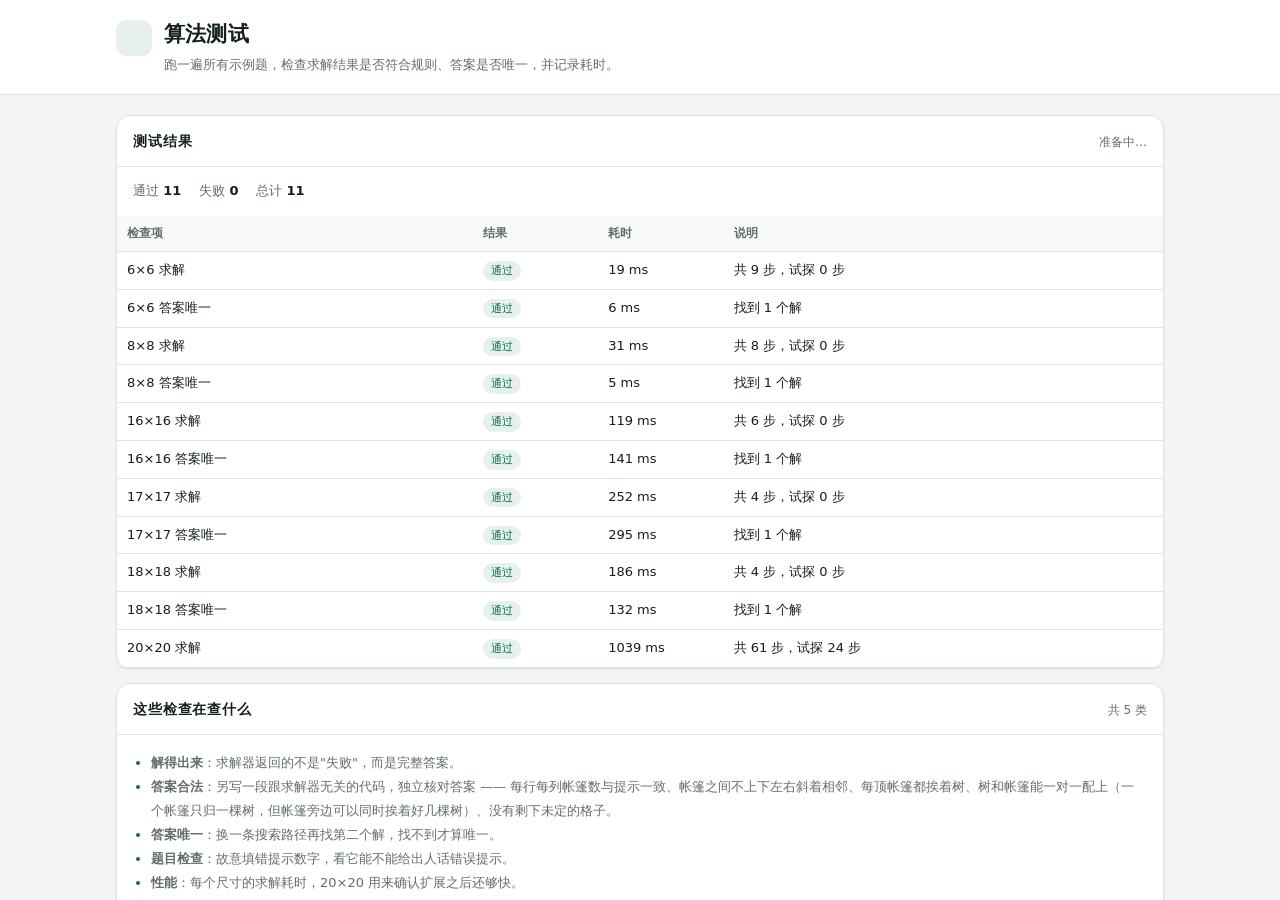
==== 算法测试.html @ eb864356 "初版：树与帐篷求解器（4x4-20x20，缺失数字模式、棋盘代码、本地截图识别）" ====
<!DOCTYPE html>
<html lang="zh-CN">

<head>
    <meta charset="UTF-8">
    <meta name="viewport" content="width=device-width, initial-scale=1">
    <title>树与帐篷 · 算法测试</title>
    <link rel="icon"
        href="data:image/svg+xml,%3Csvg xmlns='http://www.w3.org/2000/svg' viewBox='0 0 32 32'%3E%3Crect width='32' height='32' rx='9' fill='%230d6b58'/%3E%3Cpath d='M8 24 L13 12 L18 24 Z' fill='%23ffffff'/%3E%3Cpath d='M19 24 L23.5 15 L28 24 Z' fill='%23f0c27b'/%3E%3C/svg%3E">
    <link rel="stylesheet" href="css/style.css">
    <style>
        .test-table {
            width: 100%;
            border-collapse: collapse;
            font-size: 13px;
        }

        .test-table th,
        .test-table td {
            padding: 8px 10px;
            border-bottom: 1px solid var(--line);
            text-align: left;
            vertical-align: top;
        }

        .test-table th {
            font-weight: 600;
            font-size: 12px;
            color: var(--muted);
            background: #f8faf9;
        }

        .test-table td.num {
            font-variant-numeric: tabular-nums;
            white-space: nowrap;
        }

        .badge {
            display: inline-block;
            padding: 1px 8px;
            border-radius: 999px;
            font-size: 11px;
            white-space: nowrap;
        }

        .badge.pass {
            background: var(--accent-soft);
            color: var(--accent);
        }

        .badge.fail {
            background: var(--danger-soft);
            color: var(--danger);
        }

        .badge.wait {
            background: #f1f3f2;
            color: var(--muted);
        }

        .summary {
            display: flex;
            flex-wrap: wrap;
            gap: 8px 18px;
            padding: 14px 16px;
            font-size: 13px;
            color: var(--muted);
        }

        .summary strong {
            color: var(--ink);
            font-variant-numeric: tabular-nums;
        }

        .scroll {
            overflow-x: auto;
        }
    </style>
</head>

<body>
    <header class="page-head">
        <div class="wrap head-inner">
            <div class="brand">
                <span class="brand-mark">
                    <svg viewBox="0 0 24 24" width="20" height="20" aria-hidden="true">
                        <use href="#i-tree" xlink:href="#i-tree" style="color:#0d6b58" />
                    </svg>
                </span>
                <div>
                    <h1>算法测试</h1>
                    <p>跑一遍所有示例题，检查求解结果是否符合规则、答案是否唯一，并记录耗时。</p>
                </div>
            </div>
        </div>
    </header>

    <main class="wrap" style="padding-top:20px">
        <section class="panel">
            <div class="panel-title">
                <h2>测试结果</h2>
                <span class="hint" id="status">准备中…</span>
            </div>
            <div class="summary">
                <span>通过 <strong id="passCount">0</strong></span>
                <span>失败 <strong id="failCount">0</strong></span>
                <span>总计 <strong id="totalCount">0</strong></span>
            </div>
            <div class="scroll">
                <table class="test-table">
                    <thead>
                        <tr>
                            <th style="width:34%">检查项</th>
                            <th style="width:12%">结果</th>
                            <th style="width:12%">耗时</th>
                            <th>说明</th>
                        </tr>
                    </thead>
                    <tbody id="rows"></tbody>
                </table>
            </div>
        </section>

        <section class="panel help" style="margin-top:14px">
            <div class="panel-title">
                <h2>这些检查在查什么</h2>
                <span class="hint">共 5 类</span>
            </div>
            <div class="help-body">
                <ul>
                    <li><b>解得出来</b>：求解器返回的不是"失败"，而是完整答案。</li>
                    <li><b>答案合法</b>：另写一段跟求解器无关的代码，独立核对答案 —— 每行每列帐篷数与提示一致、帐篷之间不上下左右斜着相邻、每顶帐篷都挨着树、树和帐篷能一对一配上（一个帐篷只归一棵树，但帐篷旁边可以同时挨着好几棵树）、没有剩下未定的格子。</li>
                    <li><b>答案唯一</b>：换一条搜索路径再找第二个解，找不到才算唯一。</li>
                    <li><b>题目检查</b>：故意填错提示数字，看它能不能给出人话错误提示。</li>
                    <li><b>性能</b>：每个尺寸的求解耗时，20×20 用来确认扩展之后还够快。</li>
                </ul>
            </div>
        </section>
    </main>

    <script src="js/core.js"></script>
    <script src="js/rules.js"></script>
    <script src="js/demos.js"></script>
    <script src="js/solver.js"></script>
    <script src="js/backtrack.js"></script>
    <script>
        (function () {
            'use strict';

            var CELL = TT.CELL;
            var rowsEl = document.getElementById('rows');
            var passEl = document.getElementById('passCount');
            var failEl = document.getElementById('failCount');
            var totalEl = document.getElementById('totalCount');
            var statusEl = document.getElementById('status');

            var pass = 0;
            var fail = 0;
            var total = 0;

            /* 往表格里加一行，返回这一行的"结果"单元格，方便后面更新 */
            function addRow(name, detail) {
                var tr = document.createElement('tr');

                var tdName = document.createElement('td');
                tdName.textContent = name;

                var tdResult = document.createElement('td');
                var badge = document.createElement('span');
                badge.className = 'badge wait';
                badge.textContent = '进行中';
                tdResult.appendChild(badge);

                var tdTime = document.createElement('td');
                tdTime.className = 'num';

                var tdDetail = document.createElement('td');
                tdDetail.textContent = detail || '';

                tr.appendChild(tdName);
                tr.appendChild(tdResult);
                tr.appendChild(tdTime);
                tr.appendChild(tdDetail);
                rowsEl.appendChild(tr);

                return { badge: badge, time: tdTime, detail: tdDetail };
            }

            function settle(row, ok, ms, detail) {
                total++;
                if (ok) { pass++; } else { fail++; }

                row.badge.className = 'badge ' + (ok ? 'pass' : 'fail');
                row.badge.textContent = ok ? '通过' : '失败';
                row.time.textContent = ms == null ? '—' : ms + ' ms';
                if (detail) {
                    row.detail.textContent = detail;
                }

                passEl.textContent = String(pass);
                failEl.textContent = String(fail);
                totalEl.textContent = String(total);
            }

            /* ------------------------------------------------------------------
             * 独立核对：这段代码不看求解器的任何中间结果，只看最终棋盘
             * ------------------------------------------------------------------ */

            function verify(TT_, puzzle, cells) {
                var problems = [];
                var rows = puzzle.rows;
                var cols = puzzle.cols;

                // 1. 不能有未定的格子
                for (var r = 0; r < rows; r++) {
                    for (var c = 0; c < cols; c++) {
                        if (cells[r][c] === CELL.UNKNOWN) {
                            problems.push('第 ' + (r + 1) + ' 行第 ' + (c + 1) + ' 列还没确定');
                        }
                    }
                }

                // 2. 每行每列的帐篷数量要和提示一致
                for (var r2 = 0; r2 < rows; r2++) {
                    var rowTents = 0;
                    for (var c2 = 0; c2 < cols; c2++) {
                        if (cells[r2][c2] === CELL.TENT) { rowTents++; }
                    }
                    if (rowTents !== puzzle.rowHints[r2]) {
                        problems.push('第 ' + (r2 + 1) + ' 行有 ' + rowTents + ' 个帐篷，提示是 ' + puzzle.rowHints[r2]);
                    }
                }
                for (var c3 = 0; c3 < cols; c3++) {
                    var colTents = 0;
                    for (var r3 = 0; r3 < rows; r3++) {
                        if (cells[r3][c3] === CELL.TENT) { colTents++; }
                    }
                    if (colTents !== puzzle.colHints[c3]) {
                        problems.push('第 ' + (c3 + 1) + ' 列有 ' + colTents + ' 个帐篷，提示是 ' + puzzle.colHints[c3]);
                    }
                }

                // 3. 帐篷之间不能相邻；每个帐篷至少要挨着一棵树
                var dirs4 = [[-1, 0], [1, 0], [0, -1], [0, 1]];
                var dirs8 = [[-1, -1], [-1, 0], [-1, 1], [0, -1], [0, 1], [1, -1], [1, 0], [1, 1]];
                for (var r5 = 0; r5 < rows; r5++) {
                    for (var c5 = 0; c5 < cols; c5++) {
                        if (cells[r5][c5] !== CELL.TENT) { continue; }

                        var trees = 0;
                        for (var d2 = 0; d2 < 4; d2++) {
                            var rr2 = r5 + dirs4[d2][0];
                            var cc2 = c5 + dirs4[d2][1];
                            if (rr2 >= 0 && rr2 < rows && cc2 >= 0 && cc2 < cols && cells[rr2][cc2] === CELL.TREE) {
                                trees++;
                            }
                        }
                        if (trees === 0) {
                            problems.push('第 ' + (r5 + 1) + ' 行第 ' + (c5 + 1) + ' 列的帐篷没挨着任何树');
                        }

                        for (var d3 = 0; d3 < 8; d3++) {
                            var rr3 = r5 + dirs8[d3][0];
                            var cc3 = c5 + dirs8[d3][1];
                            if (rr3 >= 0 && rr3 < rows && cc3 >= 0 && cc3 < cols && cells[rr3][cc3] === CELL.TENT) {
                                problems.push('第 ' + (r5 + 1) + ' 行第 ' + (c5 + 1) + ' 列的帐篷挨着另一个帐篷');
                            }
                        }
                    }
                }

                // 4. 树和帐篷必须能"一对一配对"
                //    —— 每棵树配一顶帐篷，每顶帐篷只属于一棵树；
                //       但一顶帐篷旁边可以同时挨着好几棵树（那是别人的树）。
                //    所以这里不做"数了几顶帐篷"的局部判断，而是老老实实做一次配对。
                var treePos = [];
                for (var r6 = 0; r6 < rows; r6++) {
                    for (var c6 = 0; c6 < cols; c6++) {
                        if (cells[r6][c6] === CELL.TREE) { treePos.push([r6, c6]); }
                    }
                }

                var tentPos = [];
                var tentId = {};
                for (var r7 = 0; r7 < rows; r7++) {
                    for (var c7 = 0; c7 < cols; c7++) {
                        if (cells[r7][c7] === CELL.TENT) {
                            tentId[r7 + ',' + c7] = tentPos.length;
                            tentPos.push([r7, c7]);
                        }
                    }
                }

                var options = [];
                for (var t = 0; t < treePos.length; t++) {
                    var list = [];
                    for (var d4 = 0; d4 < 4; d4++) {
                        var key = (treePos[t][0] + dirs4[d4][0]) + ',' + (treePos[t][1] + dirs4[d4][1]);
                        if (tentId[key] !== undefined) { list.push(tentId[key]); }
                    }
                    options.push(list);
                }

                var takenBy = [];
                for (var k = 0; k < tentPos.length; k++) { takenBy.push(-1); }

                function pairUp(index) {
                    if (index >= treePos.length) { return true; }
                    var list2 = options[index];
                    for (var i = 0; i < list2.length; i++) {
                        var tent = list2[i];
                        if (takenBy[tent] >= 0) { continue; }
                        takenBy[tent] = index;
                        if (pairUp(index + 1)) { return true; }
                        takenBy[tent] = -1;
                    }
                    return false;
                }

                if (treePos.length !== tentPos.length) {
                    problems.push('树 ' + treePos.length + ' 棵，帐篷 ' + tentPos.length + ' 个，数量不相等');
                } else if (!pairUp(0)) {
                    problems.push('树和帐篷配不成一对一（有树抢不到属于自己的帐篷）');
                }

                return problems;
            }

            /* 从示例数据造题目对象 */
            function puzzleFromDemo(demo) {
                var trees = [];
                for (var r = 0; r < demo.rows; r++) {
                    var line = [];
                    for (var c = 0; c < demo.cols; c++) {
                        line.push(demo.trees[r].charAt(c) === 'T');
                    }
                    trees.push(line);
                }
                return {
                    rows: demo.rows,
                    cols: demo.cols,
                    trees: trees,
                    rowHints: demo.rowHints.slice(),
                    colHints: demo.colHints.slice()
                };
            }

            /* ------------------------------------------------------------------
             * 测试用例排队执行：每题拆成"求解"和"唯一性"两行，
             * 中间用 setTimeout 让浏览器有机会刷新界面
             * ------------------------------------------------------------------ */

            var queue = [];

            TT.DEMOS.forEach(function (demo) {
                queue.push(function (next) {
                    var puzzle = puzzleFromDemo(demo);
                    var row = addRow(demo.name + ' 求解', demo.level + '难度');

                    var t0 = performance.now();
                    var result = TT.solve(puzzle, { maxNodes: 30000, timeLimit: 3000 });
                    var ms = Math.round(performance.now() - t0);

                    if (result.status !== 'solved') {
                        settle(row, false, ms, result.message || ('返回状态：' + result.status));
                        next();
                        return;
                    }

                    var last = result.steps[result.steps.length - 1];
                    var problems = verify(TT, puzzle, last.cells);

                    settle(row, problems.length === 0, ms,
                        problems.length === 0
                            ? '共 ' + result.steps.length + ' 步，试探 ' + result.stats.guesses + ' 步'
                            : problems.slice(0, 3).join('；'));
                    next();
                });

                queue.push(function (next) {
                    var puzzle = puzzleFromDemo(demo);
                    var row = addRow(demo.name + ' 答案唯一', '找第二个解，找不到才算唯一');

                    var t0 = performance.now();
                    var counted = TT.countSolutions(TT.createState(puzzle), 2, {
                        maxNodes: 300000,
                        timeLimit: 6000
                    });
                    var ms = Math.round(performance.now() - t0);

                    if (counted.timeout) {
                        settle(row, false, ms, '搜索超时，没能判断出是否唯一');
                    } else {
                        settle(row, counted.count === 1, ms, '找到 ' + counted.count + ' 个解');
                    }
                    next();
                });
            });

            // ---- 故意填错的题目：必须给出人话提示 ----
            queue.push(function (next) {
                var row = addRow('错误题目：行列提示合计不等', '左边合计 3，上面合计 2');

                var puzzle = {
                    rows: 4, cols: 4,
                    trees: [[true, false, false, false], [false, false, false, false],
                    [false, false, false, false], [false, false, false, false]],
                    rowHints: [1, 1, 1, 0],
                    colHints: [1, 1, 0, 0]
                };

                var message = TT.checkPuzzle(puzzle);
                settle(row, !!message, 0, message || '没有报错');
                next();
            });

            queue.push(function (next) {
                var row = addRow('错误题目：树比帐篷多', '1 棵树，提示合计 0');

                var puzzle = {
                    rows: 4, cols: 4,
                    trees: [[true, false, false, false], [false, false, false, false],
                    [false, false, false, false], [false, false, false, false]],
                    rowHints: [0, 0, 0, 0],
                    colHints: [0, 0, 0, 0]
                };

                var message = TT.checkPuzzle(puzzle);
                settle(row, !!message, 0, message || '没有报错');
                next();
            });

            queue.push(function (next) {
                var row = addRow('无解题目能被识别', '一棵树四周被提示堵死');

                var puzzle = {
                    rows: 4, cols: 4,
                    trees: [[false, true, false, false], [false, false, false, false],
                    [false, false, false, false], [false, false, false, false]],
                    rowHints: [0, 0, 0, 0],
                    colHints: [1, 0, 0, 0]
                };

                var t0 = performance.now();
                var result = TT.solve(puzzle, { maxNodes: 20000, timeLimit: 2000 });
                var ms = Math.round(performance.now() - t0);
                settle(row, result.status !== 'solved', ms,
                    (result.message || result.status) + '（这一步提示合计是 1，树只有 1 棵，但树的候选格都被 0 提示堵住了）');
                next();
            });

            function runNext() {
                if (queue.length === 0) {
                    statusEl.textContent = pass + ' 项通过，' + fail + ' 项失败';
                    return;
                }
                var job = queue.shift();
                setTimeout(function () {
                    job(runNext);
                }, 30);
            }

            window.addEventListener('load', runNext);

        })();
    </script>
</body>

</html>
---- css/style.css ----
/* ==========================================================================
 * style.css —— 界面样式
 *
 * 分四段：
 *   1. 基础变量与重置        7 个颜色变量 + 字体
 *   2. 页面骨架（头部/卡片）
 *   3. 棋盘
 *   4. 步骤面板与说明
 * 窄屏（手机）从第一行开始就是按 375px 设计的，宽屏在文件末尾用
 * @media (min-width: 900px) 追加。
 * ========================================================================== */

/* ---------------------------------------------------------------- 1. 变量 */
:root {
    --bg: #f3f5f4;
    --panel: #ffffff;
    --ink: #14201b;
    --muted: #626f69;
    --line: #dde4df;
    --line-strong: #bcc8c1;
    --accent: #0d6b58;
    --accent-soft: #e6f1ed;
    --tent: #b5711f;
    --tent-soft: #fbf0dc;
    --grass: #eef3ef;
    --danger: #a9392c;
    --danger-soft: #fbecea;

    --radius: 14px;
    --shadow: 0 1px 2px rgba(20, 32, 27, 0.06);
}

* {
    box-sizing: border-box;
}

html {
    -webkit-text-size-adjust: 100%;
}

body {
    margin: 0;
    background: var(--bg);
    color: var(--ink);
    font-family: "PingFang SC", "HarmonyOS Sans SC", "Microsoft YaHei UI",
        "Microsoft YaHei", "Source Han Sans SC", system-ui, -apple-system, sans-serif;
    font-size: 15px;
    line-height: 1.6;
    -webkit-font-smoothing: antialiased;
}

h1,
h2,
h3,
p,
ul,
ol {
    margin: 0;
}

button {
    font: inherit;
    color: inherit;
}

/* ------------------------------------------------------------ 2. 页面骨架 */

.wrap {
    width: 100%;
    max-width: 1080px;
    margin: 0 auto;
    padding: 0 16px;
}

.page-head {
    border-bottom: 1px solid var(--line);
    background: var(--panel);
}

.head-inner {
    display: flex;
    flex-wrap: wrap;
    align-items: flex-start;
    justify-content: space-between;
    gap: 12px;
    padding-top: 18px;
    padding-bottom: 18px;
}

.brand {
    display: flex;
    gap: 12px;
    align-items: flex-start;
    min-width: 0;
}

.brand-mark {
    flex: none;
    display: grid;
    place-items: center;
    width: 36px;
    height: 36px;
    margin-top: 2px;
    border-radius: 10px;
    background: var(--accent-soft);
}

.brand h1 {
    font-size: 21px;
    font-weight: 600;
    letter-spacing: 0.01em;
}

.brand p {
    margin-top: 2px;
    max-width: 46em;
    color: var(--muted);
    font-size: 13px;
    line-height: 1.7;
}

main {
    padding-top: 20px;
    padding-bottom: 40px;
}

.panel {
    background: var(--panel);
    border: 1px solid var(--line);
    border-radius: var(--radius);
    box-shadow: var(--shadow);
}

.panel-title {
    display: flex;
    align-items: baseline;
    justify-content: space-between;
    gap: 10px;
    padding: 14px 16px;
    border-bottom: 1px solid var(--line);
}

.panel-title h2 {
    font-size: 14px;
    font-weight: 600;
    letter-spacing: 0.06em;
}

.panel-title .hint {
    color: var(--muted);
    font-size: 12px;
}

/* ---- 工具栏 ---- */

.toolbar {
    padding: 14px 16px;
    margin-bottom: 14px;
}

.toolbar-row {
    display: flex;
    flex-wrap: wrap;
    align-items: center;
    gap: 10px 14px;
}

.field {
    display: inline-flex;
    align-items: center;
    gap: 6px;
    font-size: 13px;
    color: var(--muted);
}

.field input {
    width: 62px;
    padding: 6px 8px;
    text-align: center;
    font-variant-numeric: tabular-nums;
    font-size: 15px;
    color: var(--ink);
    background: #fff;
    border: 1px solid var(--line-strong);
    border-radius: 8px;
}

.field input:focus-visible,
.hint-input:focus-visible {
    outline: 2px solid var(--accent);
    outline-offset: 1px;
}

.btn {
    padding: 7px 14px;
    font-size: 14px;
    border-radius: 9px;
    border: 1px solid var(--line-strong);
    background: #fff;
    cursor: pointer;
    transition: background-color 0.15s, border-color 0.15s, color 0.15s;
}

.btn:hover {
    border-color: var(--accent);
    color: var(--accent);
}

.btn:active {
    transform: translateY(1px);
}

.btn:disabled {
    opacity: 0.45;
    cursor: not-allowed;
    border-color: var(--line-strong);
    color: var(--muted);
}

.btn-primary {
    background: var(--accent);
    border-color: var(--accent);
    color: #fff;
    font-weight: 500;
}

.btn-primary:hover {
    background: #0b5b4b;
    border-color: #0b5b4b;
    color: #fff;
}

.btn-primary:disabled {
    background: #9db8b1;
    border-color: #9db8b1;
    color: #fff;
}

.btn-ghost {
    background: transparent;
    border-color: transparent;
    color: var(--muted);
}

.btn-ghost:hover {
    color: var(--accent);
}

.toolbar-sep {
    width: 1px;
    height: 22px;
    background: var(--line);
}

.demo-group {
    display: flex;
    flex-wrap: wrap;
    align-items: center;
    gap: 6px;
}

.demo-group .label {
    font-size: 12px;
    color: var(--muted);
}

.demo-btn {
    padding: 5px 10px;
    font-size: 13px;
    border-radius: 8px;
    border: 1px solid var(--line);
    background: #fff;
    cursor: pointer;
    font-variant-numeric: tabular-nums;
}

.demo-btn:hover {
    border-color: var(--accent);
    color: var(--accent);
    background: var(--accent-soft);
}

/* ---- 开关（缺失数字模式） ---- */

.switch-field {
    display: inline-flex;
    align-items: center;
    gap: 8px;
    font-size: 13px;
    color: var(--muted);
    cursor: pointer;
    user-select: none;
}

.switch-field input {
    position: absolute;
    width: 0;
    height: 0;
    opacity: 0;
}

.switch-track {
    position: relative;
    flex: none;
    width: 38px;
    height: 22px;
    border-radius: 999px;
    background: var(--line-strong);
    transition: background-color 0.15s;
}

.switch-knob {
    position: absolute;
    top: 3px;
    left: 3px;
    width: 16px;
    height: 16px;
    border-radius: 50%;
    background: #fff;
    box-shadow: 0 1px 2px rgba(20, 32, 27, 0.25);
    transition: transform 0.15s;
}

.switch-field input:checked + .switch-track {
    background: var(--accent);
}

.switch-field input:checked + .switch-track .switch-knob {
    transform: translateX(16px);
}

.switch-field input:focus-visible + .switch-track {
    outline: 2px solid var(--accent);
    outline-offset: 1px;
}

.switch-label {
    color: var(--ink);
}

/* ---- 棋盘代码 ---- */

.code-panel {
    margin-top: 14px;
    padding: 0 0 16px;
}

.code-body {
    display: grid;
    gap: 10px;
    padding: 14px 16px 0;
}

.code-box {
    width: 100%;
    min-height: 64px;
    resize: vertical;
    padding: 10px 12px;
    border: 1px solid var(--line-strong);
    border-radius: 10px;
    background: #fafcfb;
    color: var(--ink);
    font-family: ui-monospace, "Cascadia Code", Consolas, "Microsoft YaHei", monospace;
    font-size: 12px;
    line-height: 1.6;
}

.code-box:focus-visible {
    outline: 2px solid var(--accent);
    outline-offset: 1px;
}

.code-actions {
    display: flex;
    flex-wrap: wrap;
    gap: 8px;
}

/* ---- 截图识别 ---- */

.shot-panel {
    margin-top: 14px;
    padding: 0 0 16px;
}

.shot-body {
    display: grid;
    gap: 10px;
    padding: 14px 16px 0;
}

.shot-actions {
    display: flex;
    flex-wrap: wrap;
    gap: 8px;
}

.shot-preview {
    max-width: 100%;
    max-height: 220px;
    border: 1px solid var(--line-strong);
    border-radius: 10px;
    object-fit: contain;
    background: #fafcfb;
}

.shot-status {
    font-size: 13px;
    color: var(--muted);
    line-height: 1.6;
}

/* ---- 主体两栏 ---- */

.workspace {
    display: grid;
    gap: 14px;
    align-items: start;
}

/* ------------------------------------------------------------ 3. 棋盘 */

.board-panel {
    padding: 0 0 14px;
}

.board-scroll {
    padding: 14px 14px 0;
    overflow-x: auto;
}

.board {
    display: grid;
    gap: 1px;
    width: 100%;
    max-width: 540px;
    margin: 0 auto;
    background: var(--line);
    border: 1px solid var(--line-strong);
    border-radius: 10px;
    overflow: hidden;
}

/* 左上角那一格 */
.corner {
    background: #eef2ef;
}

/* 提示数字格 */
.hint-cell {
    display: grid;
    place-items: center;
    min-width: 0;
    overflow: hidden;
    background: #f7faf8;
}

.hint-input {
    width: 100%;
    min-width: 0;
    height: 100%;
    padding: 0;
    border: 0;
    background: transparent;
    text-align: center;
    font-family: inherit;
    font-size: clamp(9px, 1.05vw, 14px);
    font-variant-numeric: tabular-nums;
    color: var(--ink);
    -moz-appearance: textfield;
}

.hint-input::-webkit-outer-spin-button,
.hint-input::-webkit-inner-spin-button {
    -webkit-appearance: none;
    margin: 0;
}

.hint-cell.is-over {
    background: var(--danger-soft);
}

.hint-cell.is-over .hint-input {
    color: var(--danger);
    font-weight: 600;
}

.hint-cell.is-done {
    background: var(--accent-soft);
}

.hint-cell.is-done .hint-input {
    color: var(--accent);
    font-weight: 600;
}

/* 游戏格 */
.cell {
    position: relative;
    display: block;
    padding: 0;
    border: 0;
    min-width: 0;
    overflow: hidden;
    background: #fff;
    cursor: pointer;
    transition: background-color 0.12s;
}

.cell.is-static {
    cursor: default;
}

.cell.f-tree {
    background: #fff;
}

.cell.f-grass {
    background: var(--grass);
}

.cell.f-tent {
    background: var(--tent-soft);
}

.cell:not(.is-static):hover {
    background: #f0f5f2;
}

.cell:not(.is-static).f-tent:hover {
    background: #f8e9cf;
}

.cell .icon {
    position: absolute;
    inset: 0;
    display: grid;
    place-items: center;
}

.cell .icon svg {
    width: 78%;
    height: 78%;
}

/* 刚被改动过的格子：加一圈描边，让人一眼看到"这一步变了什么" */
.cell.is-changed::after {
    content: "";
    position: absolute;
    inset: 0;
    border: 2px solid var(--accent);
    box-shadow: inset 0 0 0 2px rgba(13, 107, 88, 0.12);
    pointer-events: none;
}

@keyframes popIn {
    from {
        transform: scale(0.72);
        opacity: 0.4;
    }

    to {
        transform: scale(1);
        opacity: 1;
    }
}

.cell.is-changed .icon svg {
    animation: popIn 0.18s ease-out;
}

/* 棋盘下方状态条 */
.board-note {
    display: flex;
    flex-wrap: wrap;
    align-items: center;
    gap: 6px 14px;
    padding: 12px 16px 0;
    font-size: 12px;
    color: var(--muted);
}

.board-note .dot {
    width: 6px;
    height: 6px;
    border-radius: 50%;
    background: var(--line-strong);
}

.board-note .alert {
    color: var(--danger);
}

.board-note .ok {
    color: var(--accent);
}

/* 图例 */
.legend {
    display: flex;
    flex-wrap: wrap;
    gap: 6px 16px;
    padding: 10px 16px 0;
    font-size: 12px;
    color: var(--muted);
}

.legend-item {
    display: inline-flex;
    align-items: center;
    gap: 6px;
}

.legend-swatch {
    width: 16px;
    height: 16px;
    border-radius: 4px;
    border: 1px solid var(--line);
    display: grid;
    place-items: center;
}

.legend-swatch svg {
    width: 12px;
    height: 12px;
}

.board-foot {
    display: flex;
    justify-content: flex-end;
    padding: 12px 16px 0;
}

/* --------------------------------------------------------- 4. 步骤面板 */

.steps-panel {
    display: flex;
    flex-direction: column;
    min-height: 0;
}

.step-head {
    flex: none;
    display: flex;
    align-items: baseline;
    justify-content: space-between;
    gap: 10px;
    padding: 14px 16px 10px;
}

.step-head h2 {
    font-size: 14px;
    font-weight: 600;
    letter-spacing: 0.06em;
}

.step-head .counter {
    font-size: 12px;
    color: var(--muted);
    font-variant-numeric: tabular-nums;
}

.step-card {
    flex: none;
    margin: 0 16px;
    padding: 12px 14px;
    border: 1px solid var(--line);
    border-radius: 10px;
    background: #fafcfb;
    min-height: 96px;
}

.step-card .tag {
    display: inline-block;
    padding: 1px 8px;
    border-radius: 999px;
    font-size: 11px;
    letter-spacing: 0.04em;
    background: var(--accent-soft);
    color: var(--accent);
}

.step-card .tag.is-guess {
    background: var(--tent-soft);
    color: var(--tent);
}

.step-card .tag.is-done {
    background: #e4efe6;
    color: #2f6a45;
}

.step-card .tag.is-error {
    background: var(--danger-soft);
    color: var(--danger);
}

.step-card h3 {
    margin: 8px 0 4px;
    font-size: 15px;
    font-weight: 600;
}

.step-card p {
    color: var(--muted);
    font-size: 13px;
    line-height: 1.7;
}

.step-controls {
    flex: none;
    display: flex;
    align-items: center;
    gap: 8px;
    padding: 12px 16px 6px;
}

.step-controls .btn {
    padding: 6px 12px;
}

.slider {
    -webkit-appearance: none;
    appearance: none;
    width: 100%;
    height: 26px;
    margin: 0;
    background: transparent;
    cursor: pointer;
}

.slider::-webkit-slider-runnable-track {
    height: 4px;
    border-radius: 999px;
    background: var(--line-strong);
}

.slider::-webkit-slider-thumb {
    -webkit-appearance: none;
    appearance: none;
    width: 18px;
    height: 18px;
    margin-top: -7px;
    border-radius: 50%;
    background: var(--accent);
    border: 2px solid #fff;
    box-shadow: 0 0 0 1px var(--accent);
}

.slider::-moz-range-track {
    height: 4px;
    border-radius: 999px;
    background: var(--line-strong);
}

.slider::-moz-range-thumb {
    width: 18px;
    height: 18px;
    border-radius: 50%;
    background: var(--accent);
    border: 2px solid #fff;
}

.slider-wrap {
    flex: none;
    padding: 0 16px;
}

.slider-label {
    display: flex;
    justify-content: space-between;
    font-size: 11px;
    color: var(--muted);
    padding: 0 2px;
    font-variant-numeric: tabular-nums;
}

.step-list {
    flex: none;
    list-style: none;
    margin: 8px 0 0;
    padding: 0 8px 12px;
    max-height: 300px;
    overflow-y: auto;
    border-top: 1px solid var(--line);
}

.step-list:empty {
    display: none;
}

.step-item {
    display: flex;
    align-items: baseline;
    gap: 10px;
    width: 100%;
    padding: 7px 10px;
    border: 0;
    border-radius: 8px;
    background: transparent;
    cursor: pointer;
    text-align: left;
}

.step-item:hover {
    background: #f4f8f6;
}

.step-item.is-active {
    background: var(--accent-soft);
}

.step-item .no {
    flex: none;
    width: 26px;
    font-size: 11px;
    color: var(--muted);
    font-variant-numeric: tabular-nums;
    text-align: right;
}

.step-item .title {
    flex: 1;
    min-width: 0;
    font-size: 13px;
    overflow: hidden;
    text-overflow: ellipsis;
    white-space: nowrap;
}

.step-item .kind {
    flex: none;
    font-size: 11px;
    color: var(--muted);
}

.step-item.is-active .title {
    color: var(--accent);
    font-weight: 600;
}

/* ---- 说明 ---- */

.help {
    margin-top: 14px;
    padding: 0 0 16px;
}

.help-body {
    display: grid;
    gap: 14px;
    padding: 16px;
}

.help-body ul {
    padding-left: 18px;
    color: var(--muted);
    font-size: 13px;
    line-height: 1.85;
}

.help-body ul li::marker {
    color: var(--accent);
}

.help-note {
    padding: 10px 12px;
    border-radius: 10px;
    background: #f7faf8;
    border: 1px solid var(--line);
    font-size: 12px;
    color: var(--muted);
}

.help[hidden] {
    display: none;
}

/* 顶部提示条 */
.toast {
    position: fixed;
    left: 50%;
    bottom: 24px;
    transform: translate(-50%, 12px);
    max-width: calc(100vw - 32px);
    padding: 9px 16px;
    border-radius: 10px;
    background: #1d2a25;
    color: #f4f8f6;
    font-size: 13px;
    box-shadow: 0 8px 24px rgba(20, 32, 27, 0.18);
    opacity: 0;
    pointer-events: none;
    transition: opacity 0.18s, transform 0.18s;
    z-index: 20;
}

.toast.is-visible {
    opacity: 1;
    transform: translate(-50%, 0);
}

.toast.is-error {
    background: #7d2a21;
}

@media (prefers-reduced-motion: reduce) {
    * {
        animation-duration: 0.001ms !important;
        transition-duration: 0.001ms !important;
    }
}

/* ------------------------------------------------------------ 5. 宽屏 */

@media (min-width: 900px) {
    .workspace {
        grid-template-columns: minmax(0, 1fr) 360px;
    }

    .steps-panel {
        position: sticky;
        top: 16px;
    }
}

@media (max-width: 899px) {
    .board-scroll {
        padding: 12px 12px 0;
    }

    .workspace {
        grid-template-columns: minmax(0, 1fr);
    }

    .step-card {
        margin: 0 12px;
    }

    .steps-panel {
        order: 2;
    }
}
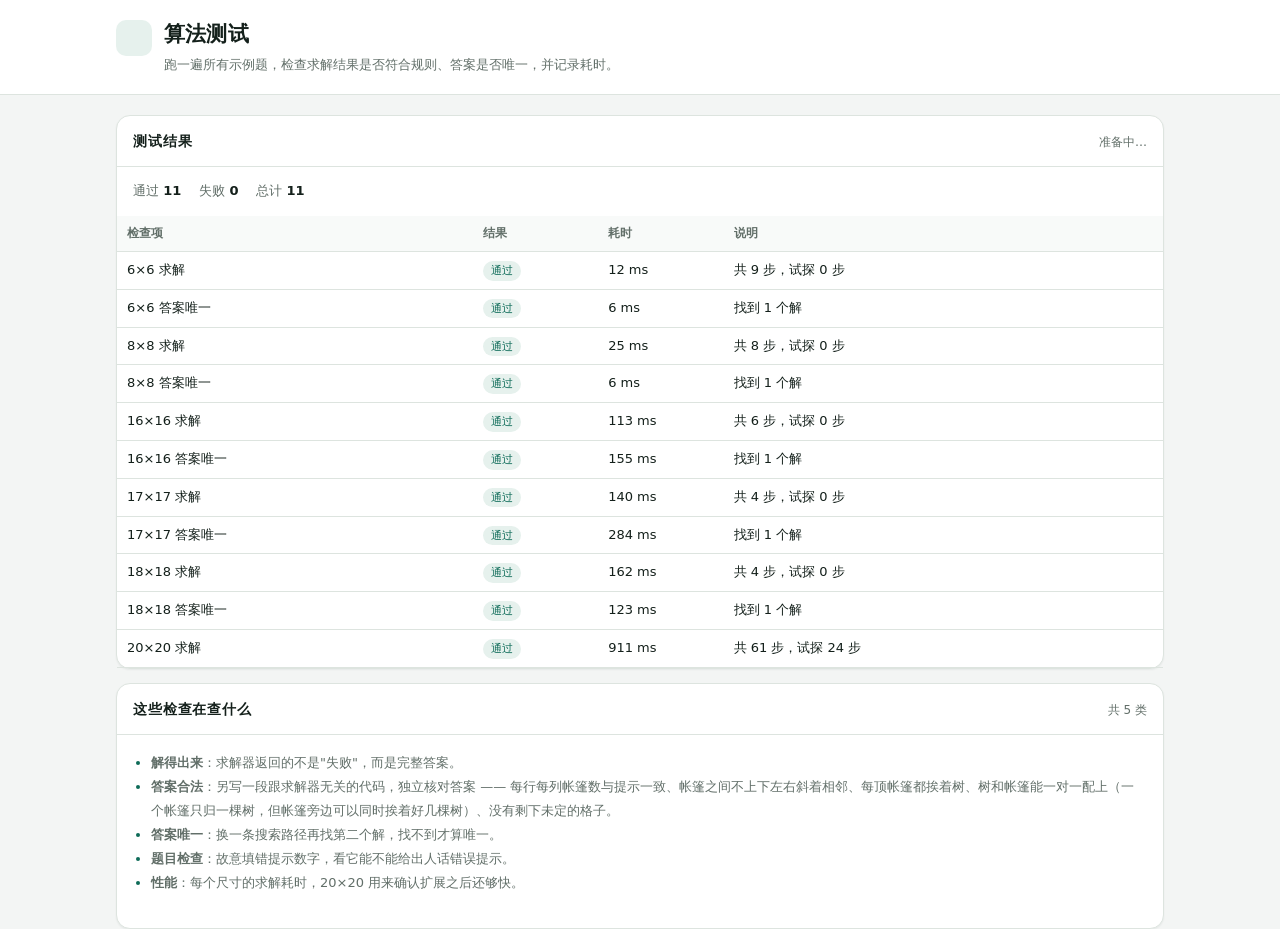
==== commit 5e3bbfc5: "v0.1.0: 中英双语切换、版本号与 Steam 游戏链接 - 版本号按语义化惯例定为 v0.1.0，显示在标题旁徽章 - 新增 i18n 体系（js/i18n.js）：中文/English 字典，" ====
--- a/算法测试.html
+++ b/算法测试.html
@@ -139,6 +139,7 @@
     </main>
 
     <script src="js/core.js"></script>
+    <script src="js/i18n.js"></script>
     <script src="js/rules.js"></script>
     <script src="js/demos.js"></script>
     <script src="js/solver.js"></script>
--- a/css/style.css
+++ b/css/style.css
@@ -941,3 +941,60 @@
         order: 2;
     }
 }
+
+/* ------------------------------------------------------------ 版本号与语言切换 */
+
+.version {
+    margin-left: 8px;
+    font-size: 12px;
+    font-weight: 500;
+    color: var(--muted);
+    border: 1px solid var(--line);
+    border-radius: 6px;
+    padding: 1px 7px;
+    vertical-align: middle;
+}
+
+.lang-switch {
+    display: flex;
+    gap: 8px;
+    flex: none;
+    align-items: center;
+}
+
+.lang-btn {
+    display: grid;
+    place-items: center;
+    width: 38px;
+    height: 30px;
+    padding: 0;
+    border: 1px solid var(--line-strong);
+    border-radius: 8px;
+    background: var(--panel);
+    cursor: pointer;
+}
+
+.lang-btn.is-active {
+    border-color: var(--accent);
+    background: var(--accent-soft);
+}
+
+.lang-btn svg {
+    display: block;
+    border-radius: 2px;
+}
+
+.shot-game {
+    margin-top: 10px;
+    font-size: 13px;
+    color: var(--muted);
+}
+
+.shot-game a {
+    color: var(--accent);
+    text-decoration: none;
+}
+
+.shot-game a:hover {
+    text-decoration: underline;
+}
